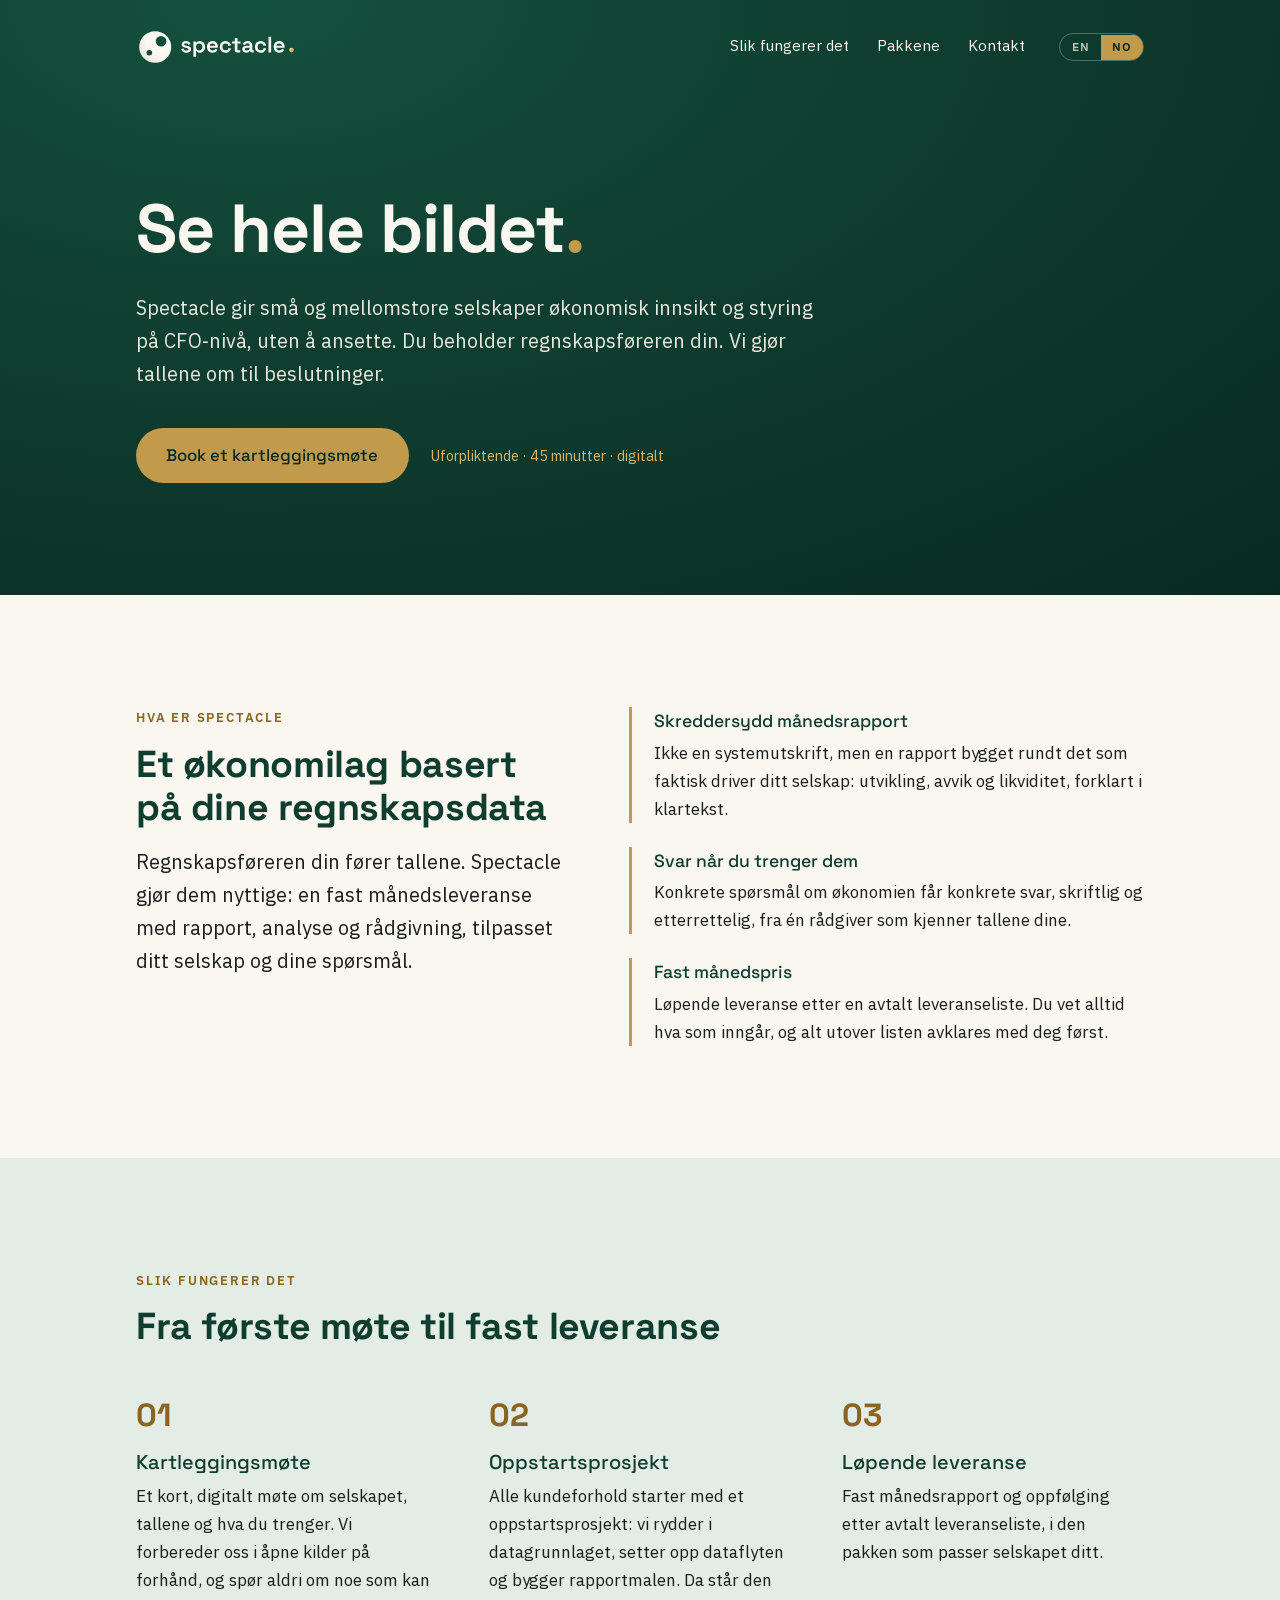
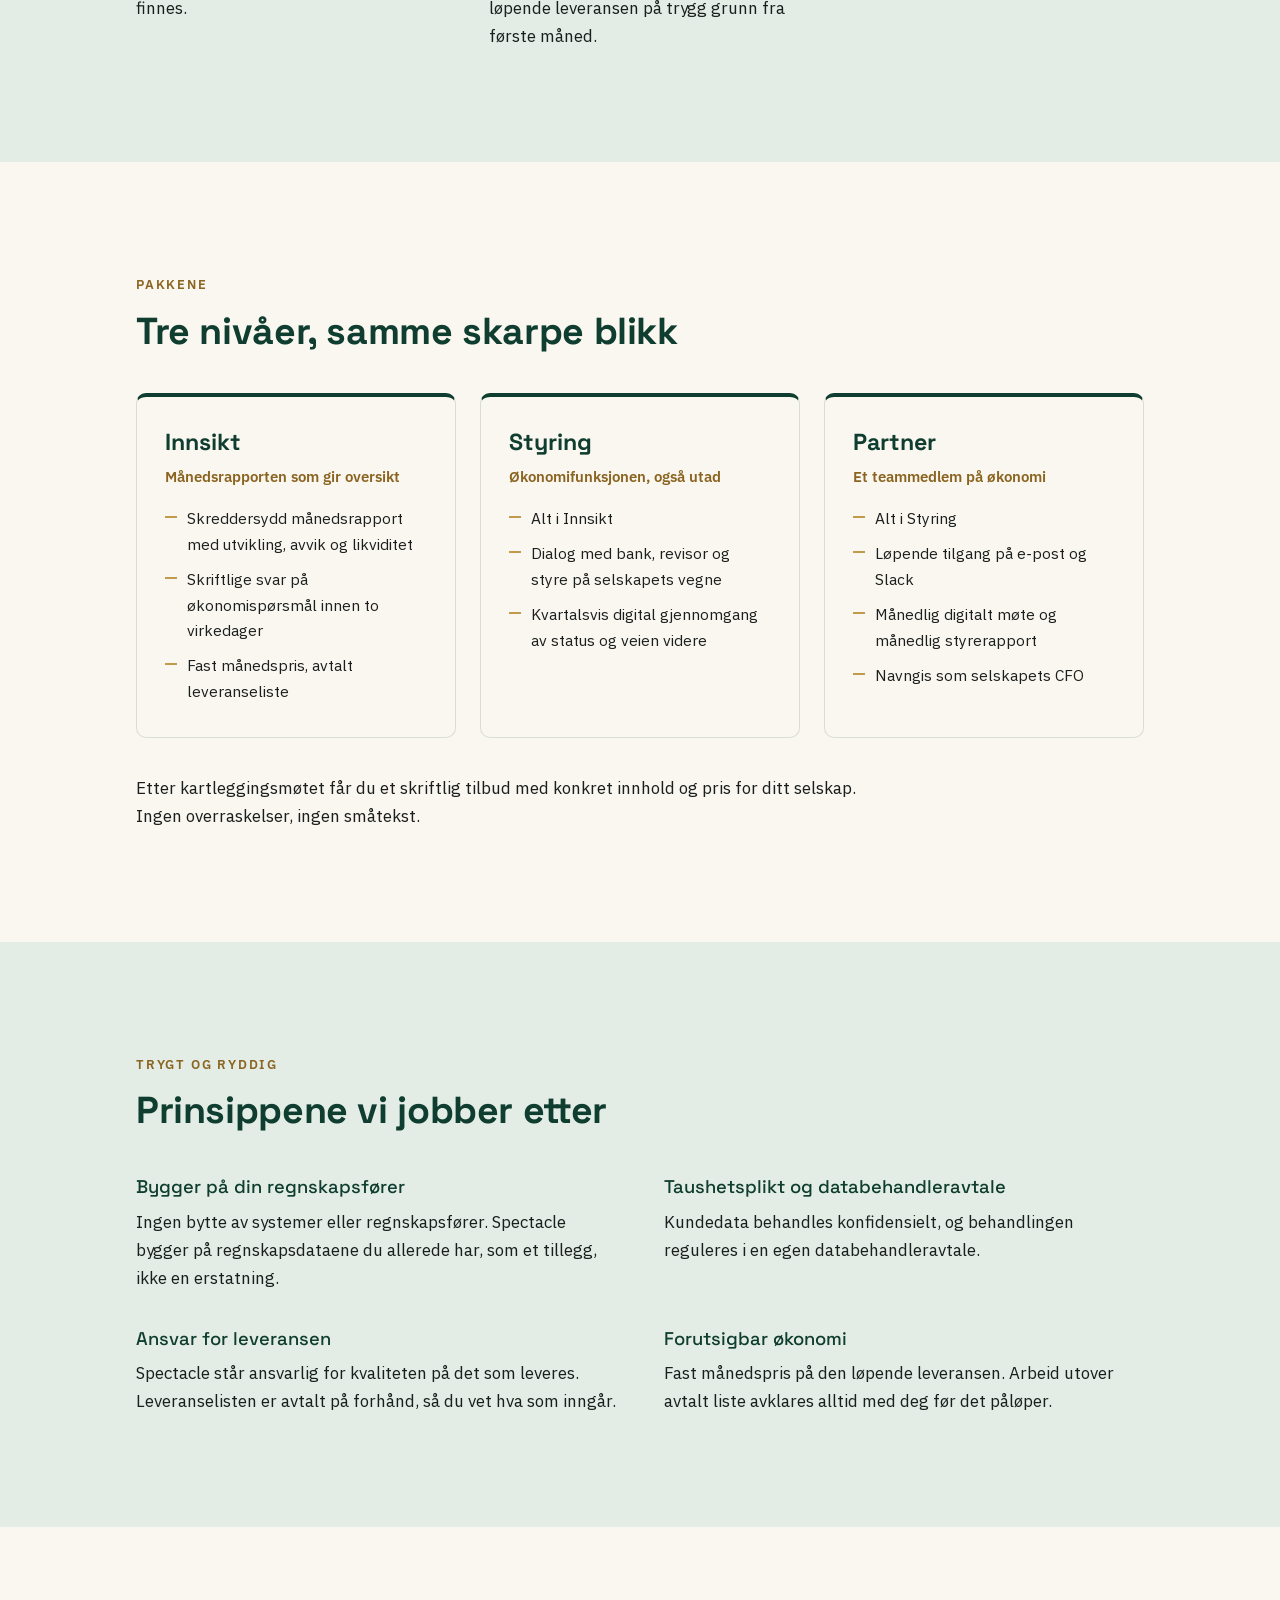
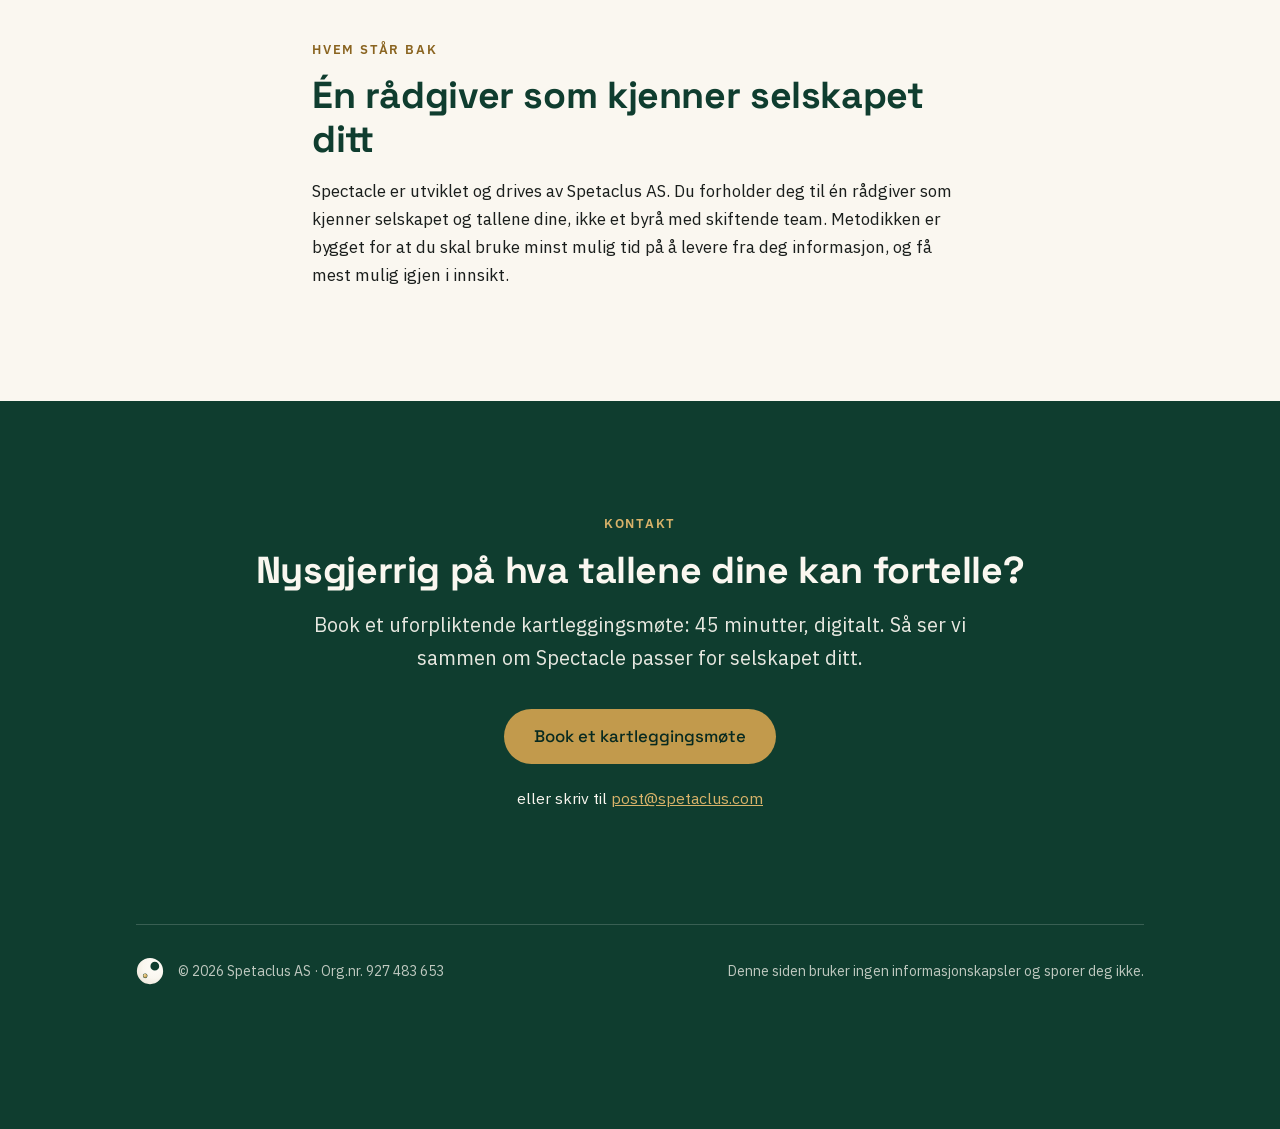
==== no/index.html @ ccc32c9f "Norsk versjon på /no/ med språkvelger (EN/NO) i menyen Co-Authored-By: Claude Fable 5 <noreply@anthr" ====
<!DOCTYPE html>
<html lang="no">
<head>
  <meta charset="utf-8">
  <meta name="viewport" content="width=device-width, initial-scale=1">
  <title>Spectacle: økonomisk innsikt og styring for små og mellomstore selskaper</title>
  <meta name="description" content="Spectacle er et CFO-lag basert på dataene fra din egen regnskapsfører: skreddersydd månedsrapport, styring og rådgivning til fast månedspris, uten å ansette.">
  <link rel="canonical" href="https://spectaclefinancial.com/no/">
  <link rel="alternate" hreflang="en" href="https://spectaclefinancial.com/">
  <link rel="alternate" hreflang="no" href="https://spectaclefinancial.com/no/">
  <link rel="alternate" hreflang="x-default" href="https://spectaclefinancial.com/">
  <link rel="icon" href="../assets/img/favicon.svg" type="image/svg+xml">
  <link rel="alternate icon" href="../assets/img/favicon-32.png" type="image/png">
  <link rel="stylesheet" href="../assets/css/style.css">
  <meta property="og:type" content="website">
  <meta property="og:site_name" content="Spectacle">
  <meta property="og:title" content="Spectacle: se hele bildet">
  <meta property="og:description" content="Økonomisk innsikt og styring på CFO-nivå for små og mellomstore selskaper, uten å ansette.">
  <meta property="og:url" content="https://spectaclefinancial.com/no/">
  <meta property="og:image" content="https://spectaclefinancial.com/assets/img/og-image-no.png">
  <meta property="og:locale" content="nb_NO">
</head>
<body>

<header class="hero">
  <div class="ramme">
    <div class="hero__topp">
      <a class="hero__logo" href="#" aria-label="Spectacle, til toppen">
        <img src="../assets/img/spectacle-logo-horisontal-hvit-glans.svg" alt="Spectacle" width="302" height="72">
      </a>
      <nav class="hero__nav" aria-label="Hovedmeny">
        <a href="#slik-fungerer-det">Slik fungerer det</a>
        <a href="#pakkene">Pakkene</a>
        <a href="#kontakt">Kontakt</a>
        <span class="sprak" role="group" aria-label="Språk">
          <a class="sprak__valg" href="/" hreflang="en" lang="en">EN</a>
          <span class="sprak__valg sprak__valg--aktiv" aria-current="true">NO</span>
        </span>
      </nav>
    </div>
    <div class="hero__innhold">
      <h1>Se hele bildet<span class="punktum">.</span></h1>
      <p class="ingress">Spectacle gir små og mellomstore selskaper økonomisk innsikt og styring på CFO&#8209;nivå, uten å ansette. Du beholder regnskapsføreren din. Vi gjør tallene om til beslutninger.</p>
      <div class="hero__cta">
        <a class="knapp knapp--messing js-booking" href="https://calendar.app.google/yTAJ3ZSgc3ZnCue6A">Book et kartleggingsmøte</a>
        <span class="hero__cta-note">Uforpliktende · 45 minutter · digitalt</span>
      </div>
    </div>
  </div>
</header>

<main>

  <section class="seksjon" id="hva-er-spectacle">
    <div class="ramme todelt">
      <div>
        <p class="merkelapp">Hva er Spectacle</p>
        <h2>Et økonomilag basert på dine regnskapsdata</h2>
        <p class="ingress">Regnskapsføreren din fører tallene. Spectacle gjør dem nyttige: en fast månedsleveranse med rapport, analyse og rådgivning, tilpasset ditt selskap og dine spørsmål.</p>
      </div>
      <ul class="verdier">
        <li>
          <strong>Skreddersydd månedsrapport</strong>
          Ikke en systemutskrift, men en rapport bygget rundt det som faktisk driver ditt selskap: utvikling, avvik og likviditet, forklart i klartekst.
        </li>
        <li>
          <strong>Svar når du trenger dem</strong>
          Konkrete spørsmål om økonomien får konkrete svar, skriftlig og etterrettelig, fra én rådgiver som kjenner tallene dine.
        </li>
        <li>
          <strong>Fast månedspris</strong>
          Løpende leveranse etter en avtalt leveranseliste. Du vet alltid hva som inngår, og alt utover listen avklares med deg først.
        </li>
      </ul>
    </div>
  </section>

  <section class="seksjon seksjon--tint" id="slik-fungerer-det">
    <div class="ramme">
      <p class="merkelapp">Slik fungerer det</p>
      <h2>Fra første møte til fast leveranse</h2>
      <ol class="steg">
        <li>
          <h3>Kartleggingsmøte</h3>
          <p>Et kort, digitalt møte om selskapet, tallene og hva du trenger. Vi forbereder oss i åpne kilder på forhånd, og spør aldri om noe som kan finnes.</p>
        </li>
        <li>
          <h3>Oppstartsprosjekt</h3>
          <p>Alle kundeforhold starter med et oppstartsprosjekt: vi rydder i datagrunnlaget, setter opp dataflyten og bygger rapportmalen. Da står den løpende leveransen på trygg grunn fra første måned.</p>
        </li>
        <li>
          <h3>Løpende leveranse</h3>
          <p>Fast månedsrapport og oppfølging etter avtalt leveranseliste, i den pakken som passer selskapet ditt.</p>
        </li>
      </ol>
    </div>
  </section>

  <section class="seksjon" id="pakkene">
    <div class="ramme">
      <p class="merkelapp">Pakkene</p>
      <h2>Tre nivåer, samme skarpe blikk</h2>
      <div class="pakker">
        <article class="pakke">
          <h3>Innsikt</h3>
          <p class="pakke__under">Månedsrapporten som gir oversikt</p>
          <ul>
            <li>Skreddersydd månedsrapport med utvikling, avvik og likviditet</li>
            <li>Skriftlige svar på økonomispørsmål innen to virkedager</li>
            <li>Fast månedspris, avtalt leveranseliste</li>
          </ul>
        </article>
        <article class="pakke">
          <h3>Styring</h3>
          <p class="pakke__under">Økonomifunksjonen, også utad</p>
          <ul>
            <li>Alt i Innsikt</li>
            <li>Dialog med bank, revisor og styre på selskapets vegne</li>
            <li>Kvartalsvis digital gjennomgang av status og veien videre</li>
          </ul>
        </article>
        <article class="pakke">
          <h3>Partner</h3>
          <p class="pakke__under">Et teammedlem på økonomi</p>
          <ul>
            <li>Alt i Styring</li>
            <li>Løpende tilgang på e&#8209;post og Slack</li>
            <li>Månedlig digitalt møte og månedlig styrerapport</li>
            <li>Navngis som selskapets CFO</li>
          </ul>
        </article>
      </div>
      <p class="pakker-note">Etter kartleggingsmøtet får du et skriftlig tilbud med konkret innhold og pris for ditt selskap. Ingen overraskelser, ingen småtekst.</p>
    </div>
  </section>

  <section class="seksjon seksjon--tint" id="trygghet">
    <div class="ramme">
      <p class="merkelapp">Trygt og ryddig</p>
      <h2>Prinsippene vi jobber etter</h2>
      <ul class="trygghet">
        <li>
          <strong>Bygger på din regnskapsfører</strong>
          Ingen bytte av systemer eller regnskapsfører. Spectacle bygger på regnskapsdataene du allerede har, som et tillegg, ikke en erstatning.
        </li>
        <li>
          <strong>Taushetsplikt og databehandleravtale</strong>
          Kundedata behandles konfidensielt, og behandlingen reguleres i en egen databehandleravtale.
        </li>
        <li>
          <strong>Ansvar for leveransen</strong>
          Spectacle står ansvarlig for kvaliteten på det som leveres. Leveranselisten er avtalt på forhånd, så du vet hva som inngår.
        </li>
        <li>
          <strong>Forutsigbar økonomi</strong>
          Fast månedspris på den løpende leveransen. Arbeid utover avtalt liste avklares alltid med deg før det påløper.
        </li>
      </ul>
    </div>
  </section>

  <section class="seksjon" id="om">
    <div class="ramme om">
      <p class="merkelapp">Hvem står bak</p>
      <h2>Én rådgiver som kjenner selskapet ditt</h2>
      <p>Spectacle er utviklet og drives av Spetaclus AS. Du forholder deg til én rådgiver som kjenner selskapet og tallene dine, ikke et byrå med skiftende team. Metodikken er bygget for at du skal bruke minst mulig tid på å levere fra deg informasjon, og få mest mulig igjen i innsikt.</p>
    </div>
  </section>

  <section class="seksjon seksjon--gronn" id="kontakt">
    <div class="ramme kontakt">
      <p class="merkelapp">Kontakt</p>
      <h2>Nysgjerrig på hva tallene dine kan fortelle?</h2>
      <p class="ingress">Book et uforpliktende kartleggingsmøte: 45 minutter, digitalt. Så ser vi sammen om Spectacle passer for selskapet ditt.</p>
      <a class="knapp knapp--messing js-booking" href="https://calendar.app.google/yTAJ3ZSgc3ZnCue6A">Book et kartleggingsmøte</a>
      <p class="kontakt__epost">eller skriv til <a href="mailto:post@spetaclus.com">post@spetaclus.com</a></p>
      <hr class="skillelinje">
      <div class="footer">
        <div class="footer__venstre">
          <img src="../assets/img/spectacle-symbol-hvit-glans.svg" alt="" width="64" height="64">
          <span>© 2026 Spetaclus AS · Org.nr. 927 483 653</span>
        </div>
        <span>Denne siden bruker ingen informasjonskapsler og sporer deg ikke.</span>
      </div>
    </div>
  </section>

</main>

<dialog class="booking" id="booking" aria-label="Book et kartleggingsmøte">
  <div class="booking__topp">
    <span class="booking__tittel">Kartleggingsmøte</span>
    <button class="booking__lukk" type="button" aria-label="Lukk">Lukk&nbsp;&#215;</button>
  </div>
  <iframe class="booking__ramme" title="Velg tidspunkt for kartleggingsmøte"
          data-src="https://calendar.google.com/calendar/appointments/schedules/AcZssZ07MlCbYEmoDXhc_yZ2hiog7-GWwIh1PmszBz8kUQd8yqzmXDx-yQZG3WpSed9W1UuxO8Xet0OY?gv=true"
          loading="lazy"></iframe>
</dialog>

<script>
  (function () {
    var dialog = document.getElementById('booking');
    if (!dialog || !dialog.showModal) return;
    var ramme = dialog.querySelector('.booking__ramme');
    document.querySelectorAll('.js-booking').forEach(function (lenke) {
      lenke.addEventListener('click', function (e) {
        e.preventDefault();
        if (!ramme.src) ramme.src = ramme.dataset.src;
        dialog.showModal();
      });
    });
    dialog.querySelector('.booking__lukk').addEventListener('click', function () {
      dialog.close();
    });
    dialog.addEventListener('click', function (e) {
      if (e.target === dialog) dialog.close();
    });
  })();
</script>

</body>
</html>
---- assets/css/style.css ----
/* Spectacle — spetaclus.com/spectacle
   Farger og typografi: SPECTACLE/Profil/farger.md + Profilmanual.md */

/* ---------- Fonter (selvhostet, OFL) ---------- */
@font-face {
  font-family: "Space Grotesk";
  src: url("../fonts/SpaceGrotesk-400.woff2") format("woff2");
  font-weight: 400;
  font-display: swap;
}
@font-face {
  font-family: "Space Grotesk";
  src: url("../fonts/SpaceGrotesk-500.woff2") format("woff2");
  font-weight: 500;
  font-display: swap;
}
@font-face {
  font-family: "Space Grotesk";
  src: url("../fonts/SpaceGrotesk-700.woff2") format("woff2");
  font-weight: 700;
  font-display: swap;
}
@font-face {
  font-family: "IBM Plex Sans";
  src: url("../fonts/IBMPlexSans-400.woff2") format("woff2");
  font-weight: 400;
  font-display: swap;
}
@font-face {
  font-family: "IBM Plex Sans";
  src: url("../fonts/IBMPlexSans-600.woff2") format("woff2");
  font-weight: 600;
  font-display: swap;
}

/* ---------- Variabler ---------- */
:root {
  --gronn: #0F3D2F;
  --gronn-mork: #082A20;
  --gronn-lys: #2E6B52;
  --tint: #E3EDE6;
  --papir: #FAF7F0;
  --blekk: #1A1E1C;
  --messing: #C29A4C;
  --messing-lys: #D9B36A;
  --messing-mork: #8A6420;

  --font-tittel: "Space Grotesk", "Avenir Next", sans-serif;
  --font-tekst: "IBM Plex Sans", "Helvetica Neue", sans-serif;

  --bredde: 68rem;
  --luft: clamp(4rem, 9vw, 7rem);
}

/* ---------- Grunnlag ---------- */
*,
*::before,
*::after {
  box-sizing: border-box;
  margin: 0;
  padding: 0;
}

html {
  scroll-behavior: smooth;
}
@media (prefers-reduced-motion: reduce) {
  html {
    scroll-behavior: auto;
  }
}

body {
  font-family: var(--font-tekst);
  font-size: 1.0625rem;
  line-height: 1.65;
  color: var(--blekk);
  background: var(--papir);
  -webkit-font-smoothing: antialiased;
}

img,
svg {
  max-width: 100%;
  height: auto;
  display: block;
}

a {
  color: var(--gronn);
}

.ramme {
  max-width: var(--bredde);
  margin-inline: auto;
  padding-inline: clamp(1.25rem, 4vw, 2.5rem);
}

/* ---------- Typografi ---------- */
h1,
h2,
h3 {
  font-family: var(--font-tittel);
  line-height: 1.15;
  color: var(--gronn);
}

h1 {
  font-weight: 700;
  font-size: clamp(2.5rem, 6.5vw, 4.25rem);
  letter-spacing: -0.015em;
  color: var(--papir);
}

h2 {
  font-weight: 700;
  font-size: clamp(1.7rem, 3.4vw, 2.35rem);
  letter-spacing: -0.01em;
  margin-bottom: 1rem;
}

h3 {
  font-weight: 500;
  font-size: 1.25rem;
  margin-bottom: 0.5rem;
}

.merkelapp {
  font-family: var(--font-tekst);
  font-weight: 600;
  font-size: 0.8rem;
  letter-spacing: 0.14em;
  text-transform: uppercase;
  color: var(--messing-mork);
  margin-bottom: 0.9rem;
}

.ingress {
  font-size: clamp(1.1rem, 1.9vw, 1.25rem);
  max-width: 46rem;
}

.punktum {
  color: var(--messing);
}

/* ---------- Knapper ---------- */
.knapp {
  display: inline-block;
  font-family: var(--font-tittel);
  font-weight: 500;
  font-size: 1.05rem;
  text-decoration: none;
  padding: 0.85rem 1.9rem;
  border-radius: 999px;
  transition: background-color 0.15s ease, color 0.15s ease;
}

.knapp--messing {
  background: var(--messing);
  color: var(--gronn-mork);
}
.knapp--messing:hover {
  background: var(--messing-lys);
}

.knapp--gronn {
  background: var(--gronn);
  color: var(--papir);
}
.knapp--gronn:hover {
  background: var(--gronn-lys);
}

/* ---------- Hero ---------- */
.hero {
  background: radial-gradient(120% 140% at 20% 0%, #14503e 0%, var(--gronn) 45%, var(--gronn-mork) 100%);
  color: var(--papir);
  padding-bottom: var(--luft);
}

.hero__topp {
  display: flex;
  align-items: center;
  justify-content: space-between;
  gap: 2rem;
  padding-block: 1.75rem;
}

.hero__logo img {
  height: 2.4rem;
  width: auto;
}

.hero__nav {
  display: flex;
  gap: 1.75rem;
}

.hero__nav a {
  color: var(--papir);
  text-decoration: none;
  font-size: 0.95rem;
  border-bottom: 1px solid transparent;
  padding-bottom: 2px;
}
.hero__nav a:hover {
  border-bottom-color: var(--messing-lys);
}

.hero__innhold {
  padding-top: clamp(3rem, 8vw, 6rem);
  max-width: 44rem;
}

.hero__innhold .ingress {
  color: var(--papir);
  opacity: 0.92;
  margin-top: 1.4rem;
}

.hero__cta {
  margin-top: 2.4rem;
  display: flex;
  align-items: center;
  gap: 1.4rem;
  flex-wrap: wrap;
}

.hero__cta-note {
  font-size: 0.9rem;
  color: var(--messing-lys);
}

/* ---------- Seksjoner ---------- */
.seksjon {
  padding-block: var(--luft);
}

.seksjon--tint {
  background: var(--tint);
}

.seksjon--gronn {
  background: var(--gronn);
  color: var(--papir);
}
.seksjon--gronn h2 {
  color: var(--papir);
}
.seksjon--gronn .merkelapp {
  color: var(--messing-lys);
}

.todelt {
  display: grid;
  gap: clamp(2rem, 5vw, 4.5rem);
  align-items: start;
}
@media (min-width: 52rem) {
  .todelt {
    grid-template-columns: minmax(0, 5fr) minmax(0, 6fr);
  }
}

/* ---------- Verdipunkter ---------- */
.verdier {
  list-style: none;
  display: grid;
  gap: 1.5rem;
}

.verdier li {
  padding-left: 1.4rem;
  border-left: 3px solid var(--messing);
}

.verdier strong {
  display: block;
  font-family: var(--font-tittel);
  font-weight: 500;
  font-size: 1.1rem;
  color: var(--gronn);
  margin-bottom: 0.15rem;
}

/* ---------- Slik fungerer det ---------- */
.steg {
  list-style: none;
  counter-reset: steg;
  display: grid;
  gap: 2rem;
  margin-top: 2.5rem;
}
@media (min-width: 52rem) {
  .steg {
    grid-template-columns: repeat(3, 1fr);
    gap: clamp(2rem, 4vw, 3.5rem);
  }
}

.steg li {
  counter-increment: steg;
}

.steg li::before {
  content: "0" counter(steg);
  display: block;
  font-family: var(--font-tittel);
  font-weight: 700;
  font-size: 2rem;
  color: var(--messing-mork);
  margin-bottom: 0.6rem;
}

/* ---------- Pakker ---------- */
.pakker {
  display: grid;
  gap: 1.5rem;
  margin-top: 2.5rem;
}
@media (min-width: 52rem) {
  .pakker {
    grid-template-columns: repeat(3, 1fr);
  }
}

.pakke {
  background: var(--papir);
  border: 1px solid #d8ddd6;
  border-top: 4px solid var(--gronn);
  border-radius: 10px;
  padding: 2rem 1.75rem;
  display: flex;
  flex-direction: column;
}

.pakke h3 {
  font-weight: 700;
  font-size: 1.45rem;
}

.pakke__under {
  font-weight: 600;
  font-size: 0.95rem;
  color: var(--messing-mork);
  margin-bottom: 1.1rem;
}

.pakke ul {
  list-style: none;
  display: grid;
  gap: 0.6rem;
  font-size: 0.97rem;
}

.pakke li {
  padding-left: 1.4rem;
  position: relative;
}
.pakke li::before {
  content: "";
  position: absolute;
  left: 0;
  top: 0.62em;
  width: 0.75rem;
  height: 2px;
  background: var(--messing);
}

.pakker-note {
  margin-top: 2.25rem;
  max-width: 46rem;
}

/* ---------- Trygghet ---------- */
.trygghet {
  list-style: none;
  display: grid;
  gap: 2rem 3rem;
  margin-top: 2.5rem;
}
@media (min-width: 52rem) {
  .trygghet {
    grid-template-columns: repeat(2, 1fr);
  }
}

.trygghet strong {
  display: block;
  font-family: var(--font-tittel);
  font-weight: 500;
  font-size: 1.15rem;
  color: var(--gronn);
  margin-bottom: 0.3rem;
}

/* ---------- Om ---------- */
.om {
  max-width: 46rem;
}
.om p + p {
  margin-top: 1rem;
}

/* ---------- Kontakt + footer ---------- */
.kontakt {
  text-align: center;
}

.kontakt .ingress {
  margin-inline: auto;
  opacity: 0.92;
}

.kontakt .knapp {
  margin-top: 2.2rem;
}

.kontakt__epost {
  margin-top: 1.4rem;
  font-size: 0.98rem;
}
.kontakt__epost a {
  color: var(--messing-lys);
}

.skillelinje {
  border: 0;
  border-top: 1px solid rgba(250, 247, 240, 0.18);
  margin-block: var(--luft) 0;
}

.footer {
  display: flex;
  align-items: center;
  justify-content: space-between;
  gap: 1.5rem;
  flex-wrap: wrap;
  padding-block: 2rem;
  font-size: 0.88rem;
  color: rgba(250, 247, 240, 0.75);
}

.footer__venstre {
  display: flex;
  align-items: center;
  gap: 0.9rem;
}

.footer__venstre img {
  height: 1.75rem;
  width: auto;
}

/* ---------- Språkvelger ---------- */
.sprak {
  display: inline-flex;
  align-items: center;
  border: 1px solid rgba(250, 247, 240, 0.28);
  border-radius: 999px;
  overflow: hidden;
  margin-left: 0.4rem;
}

.hero__nav .sprak__valg {
  font-family: var(--font-tekst);
  font-size: 0.75rem;
  font-weight: 600;
  letter-spacing: 0.08em;
  line-height: 1;
  padding: 0.4rem 0.7rem;
  color: rgba(250, 247, 240, 0.72);
  text-decoration: none;
  border-bottom: 0;
  transition: background-color 0.15s ease, color 0.15s ease;
}

.hero__nav a.sprak__valg:hover {
  color: var(--papir);
  background: rgba(250, 247, 240, 0.12);
  border-bottom: 0;
}

.hero__nav .sprak__valg--aktiv {
  background: var(--messing);
  color: var(--gronn-mork);
}

/* ---------- Booking-modal ---------- */
.booking {
  border: 0;
  border-radius: 14px;
  margin: auto;
  padding: 0;
  width: min(94vw, 52rem);
  background: var(--papir);
  box-shadow: 0 24px 80px rgba(8, 42, 32, 0.45);
}

.booking::backdrop {
  background: rgba(8, 42, 32, 0.72);
  backdrop-filter: blur(3px);
}

.booking__topp {
  display: flex;
  align-items: center;
  justify-content: space-between;
  gap: 1rem;
  padding: 0.9rem 1.25rem;
  background: var(--gronn);
}

.booking__tittel {
  font-family: var(--font-tittel);
  font-weight: 500;
  font-size: 1.05rem;
  color: var(--papir);
}

.booking__lukk {
  font-family: var(--font-tekst);
  font-size: 0.9rem;
  color: var(--papir);
  background: none;
  border: 1px solid rgba(250, 247, 240, 0.4);
  border-radius: 999px;
  padding: 0.35rem 0.9rem;
  cursor: pointer;
  transition: border-color 0.15s ease, color 0.15s ease;
}
.booking__lukk:hover {
  border-color: var(--messing-lys);
  color: var(--messing-lys);
}

.booking__ramme {
  display: block;
  width: 100%;
  height: min(72vh, 46rem);
  border: 0;
  background: #fff;
}

@media (max-width: 40rem) {
  .booking {
    width: 100vw;
    max-width: 100vw;
    height: 100dvh;
    max-height: 100dvh;
    margin: 0;
    border-radius: 0;
  }
  .booking__ramme {
    height: calc(100dvh - 3.4rem);
  }
}

/* ---------- Mobil ---------- */
@media (max-width: 40rem) {
  /* Seksjonslenkene skjules, men språkvelgeren skal alltid være tilgjengelig */
  .hero__nav > a {
    display: none;
  }
  .sprak {
    margin-left: 0;
  }
}
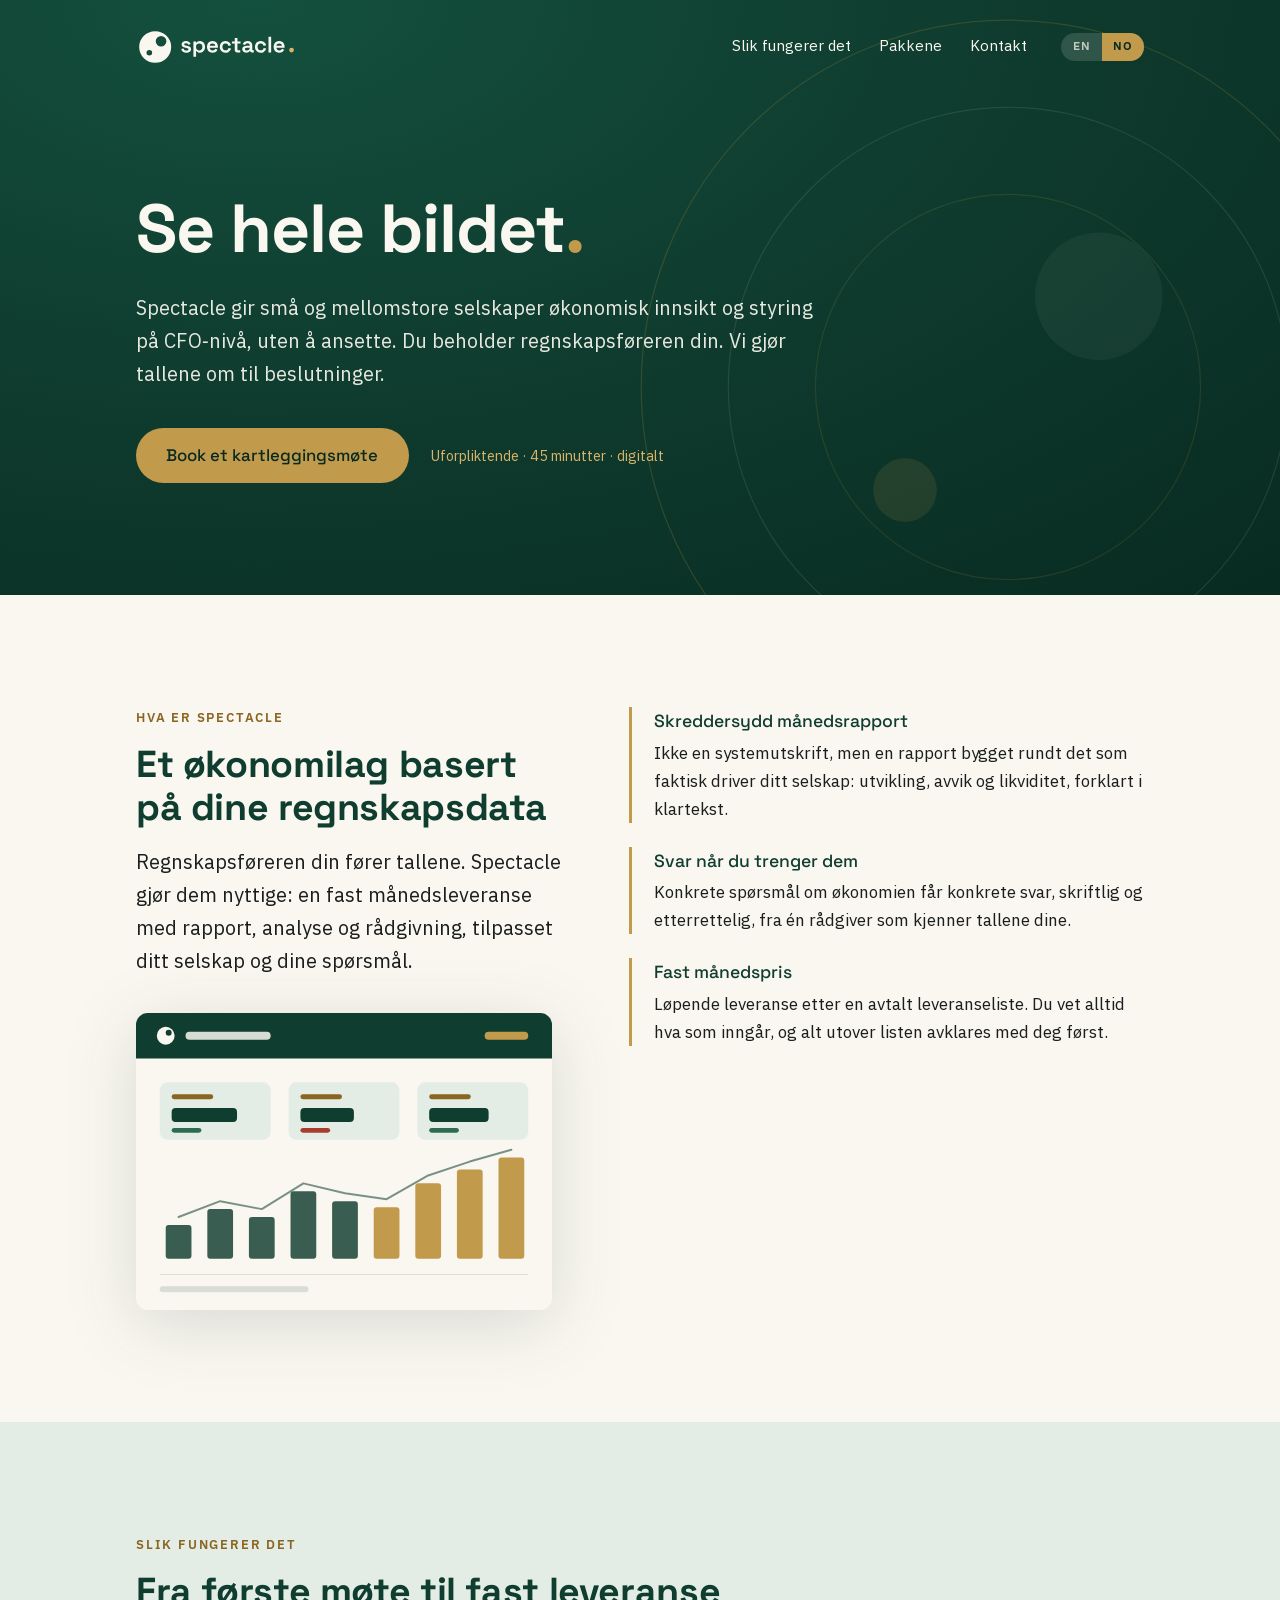
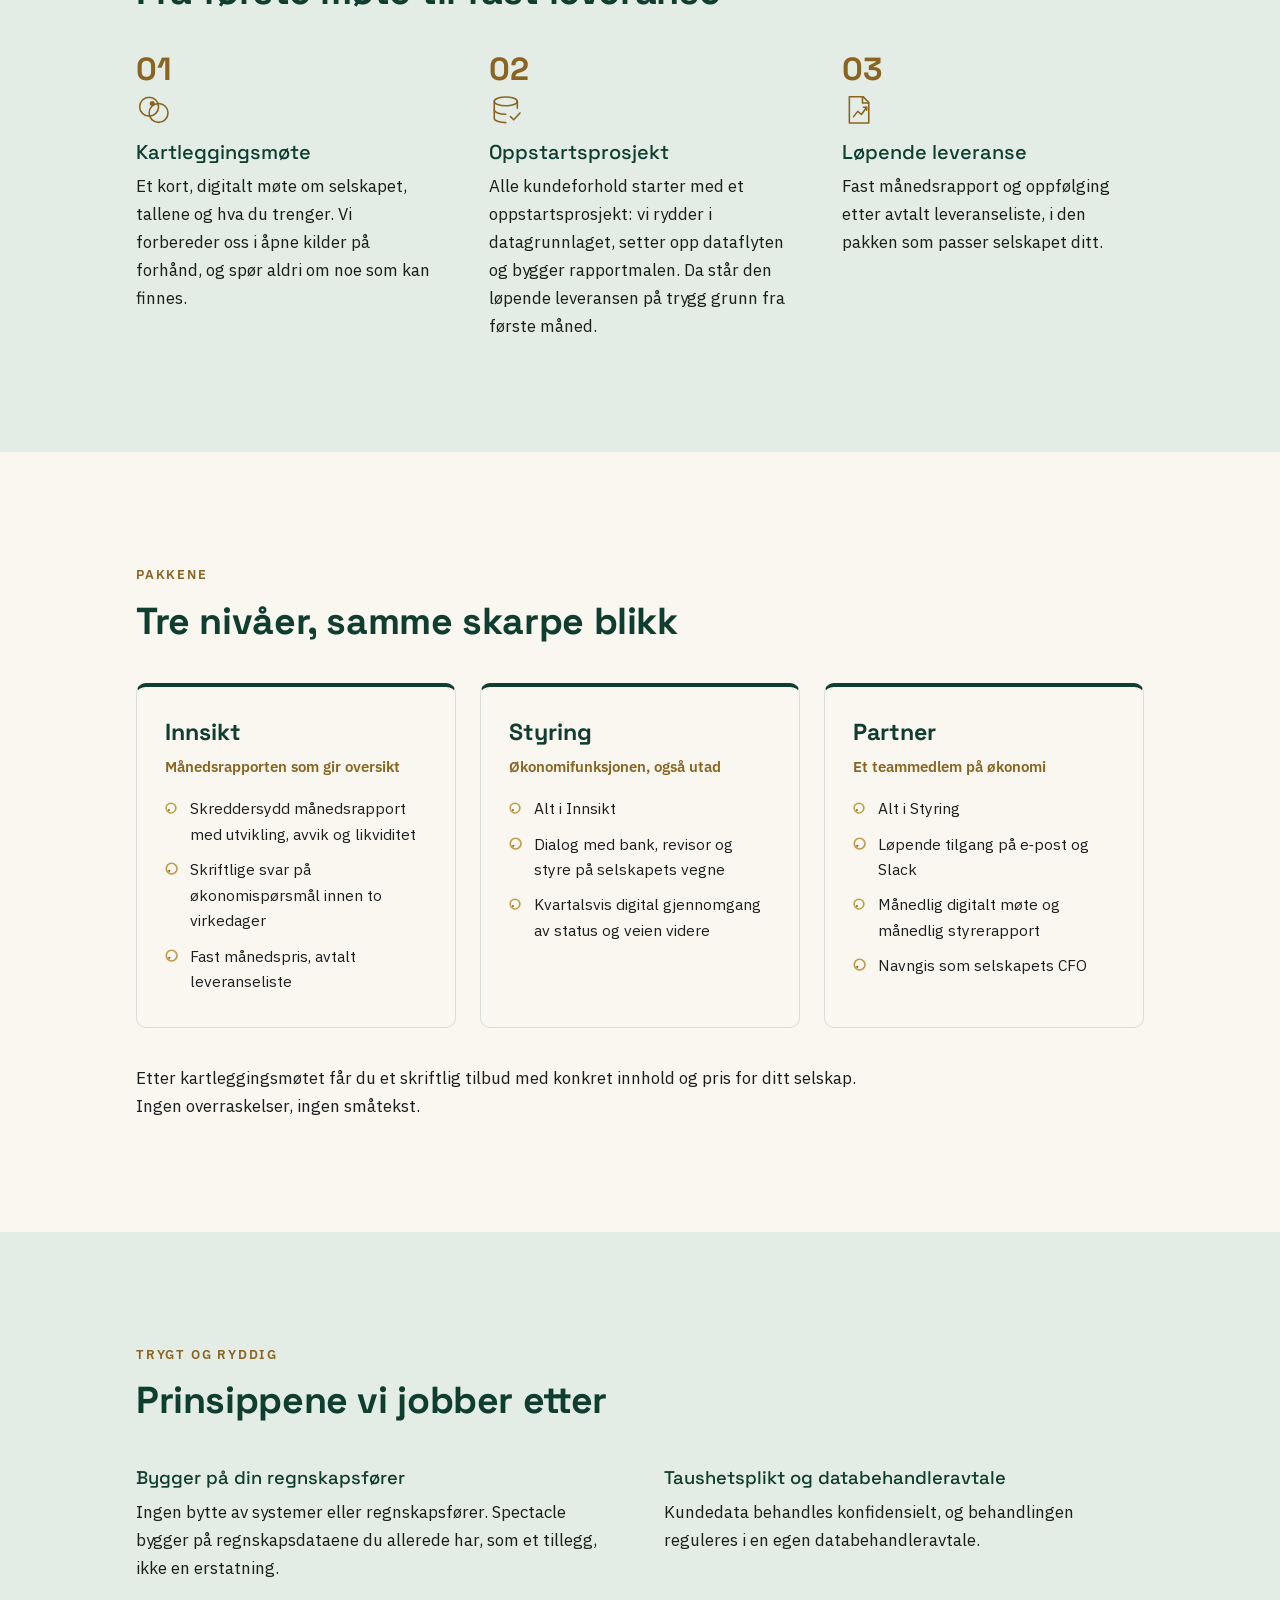
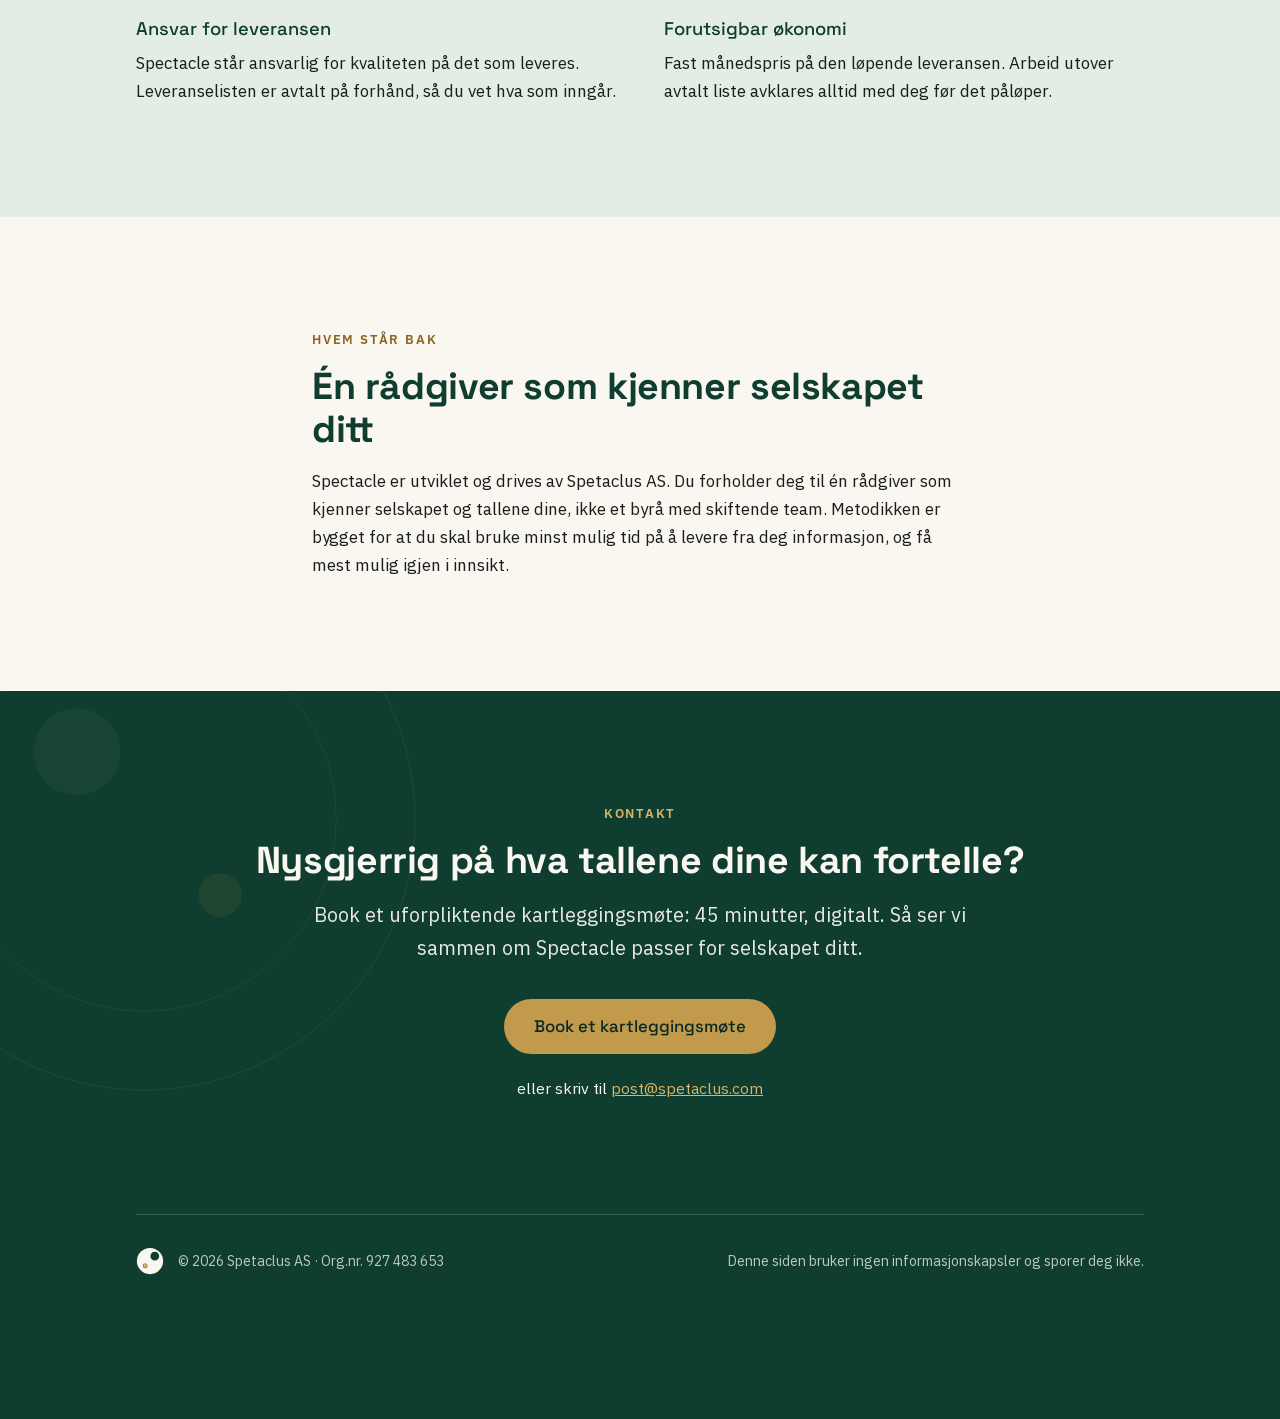
==== commit 83aad618: "Design: flat logo (profilmanualens 48px-regel), linse-motiv, stegikoner, rapportgrafikk og mini-lins" ====
--- a/no/index.html
+++ b/no/index.html
@@ -23,10 +23,17 @@
 <body>
 
 <header class="hero">
+  <svg class="linsemotiv linsemotiv--hero" viewBox="0 0 600 600" fill="none" aria-hidden="true">
+    <circle cx="300" cy="300" r="299" stroke="rgba(194,154,76,0.22)"/>
+    <circle cx="300" cy="300" r="228" stroke="rgba(250,247,240,0.10)"/>
+    <circle cx="300" cy="300" r="157" stroke="rgba(194,154,76,0.16)"/>
+    <circle cx="374" cy="226" r="52" fill="rgba(250,247,240,0.05)"/>
+    <circle cx="216" cy="384" r="26" fill="rgba(194,154,76,0.14)"/>
+  </svg>
   <div class="ramme">
     <div class="hero__topp">
       <a class="hero__logo" href="#" aria-label="Spectacle, til toppen">
-        <img src="../assets/img/spectacle-logo-horisontal-hvit-glans.svg" alt="Spectacle" width="302" height="72">
+        <img src="../assets/img/spectacle-logo-horisontal-hvit.svg" alt="Spectacle" width="302" height="72">
       </a>
       <nav class="hero__nav" aria-label="Hovedmeny">
         <a href="#slik-fungerer-det">Slik fungerer det</a>
@@ -57,6 +64,49 @@
         <p class="merkelapp">Hva er Spectacle</p>
         <h2>Et økonomilag basert på dine regnskapsdata</h2>
         <p class="ingress">Regnskapsføreren din fører tallene. Spectacle gjør dem nyttige: en fast månedsleveranse med rapport, analyse og rådgivning, tilpasset ditt selskap og dine spørsmål.</p>
+        <svg class="rapport" viewBox="0 0 420 300" role="img" aria-label="Illustrasjon av en månedsrapport fra Spectacle">
+          <rect x="0" y="0" width="420" height="300" rx="12" fill="#FAF7F0"/>
+          <path d="M0 12A12 12 0 0 1 12 0h396a12 12 0 0 1 12 12v34H0z" fill="#0F3D2F"/>
+          <circle cx="30" cy="23" r="9" fill="#FAF7F0"/>
+          <circle cx="33" cy="20" r="3" fill="#0F3D2F"/>
+          <rect x="50" y="19" width="86" height="8" rx="4" fill="rgba(250,247,240,0.85)"/>
+          <rect x="352" y="19" width="44" height="8" rx="4" fill="#C29A4C"/>
+          <g fill="#E3EDE6">
+            <rect x="24" y="70" width="112" height="58" rx="8"/>
+            <rect x="154" y="70" width="112" height="58" rx="8"/>
+            <rect x="284" y="70" width="112" height="58" rx="8"/>
+          </g>
+          <g fill="#8A6420">
+            <rect x="36" y="82" width="42" height="5" rx="2.5"/>
+            <rect x="166" y="82" width="42" height="5" rx="2.5"/>
+            <rect x="296" y="82" width="42" height="5" rx="2.5"/>
+          </g>
+          <g fill="#0F3D2F">
+            <rect x="36" y="96" width="66" height="14" rx="4"/>
+            <rect x="166" y="96" width="54" height="14" rx="4"/>
+            <rect x="296" y="96" width="60" height="14" rx="4"/>
+          </g>
+          <rect x="36" y="116" width="30" height="5" rx="2.5" fill="#2E6B52"/>
+          <rect x="166" y="116" width="30" height="5" rx="2.5" fill="#A63D2F"/>
+          <rect x="296" y="116" width="30" height="5" rx="2.5" fill="#2E6B52"/>
+          <g fill="#0F3D2F" opacity="0.82">
+            <rect x="30" y="214" width="26" height="34" rx="3"/>
+            <rect x="72" y="198" width="26" height="50" rx="3"/>
+            <rect x="114" y="206" width="26" height="42" rx="3"/>
+            <rect x="156" y="180" width="26" height="68" rx="3"/>
+            <rect x="198" y="190" width="26" height="58" rx="3"/>
+          </g>
+          <g fill="#C29A4C">
+            <rect x="240" y="196" width="26" height="52" rx="3"/>
+            <rect x="282" y="172" width="26" height="76" rx="3"/>
+            <rect x="324" y="158" width="26" height="90" rx="3"/>
+            <rect x="366" y="146" width="26" height="102" rx="3"/>
+          </g>
+          <path d="M43 206 L85 190 L127 198 L169 172 L211 182 L253 188 L295 164 L337 150 L379 138"
+                fill="none" stroke="#0F3D2F" stroke-width="2" stroke-linecap="round" stroke-linejoin="round" opacity="0.55"/>
+          <line x1="24" y1="264" x2="396" y2="264" stroke="#D8DDD6" stroke-width="1"/>
+          <rect x="24" y="276" width="150" height="6" rx="3" fill="#D8DDD6"/>
+        </svg>
       </div>
       <ul class="verdier">
         <li>
@@ -81,14 +131,32 @@
       <h2>Fra første møte til fast leveranse</h2>
       <ol class="steg">
         <li>
+          <svg class="steg__ikon" viewBox="0 0 32 32" fill="none" stroke="currentColor" stroke-width="1.5" stroke-linecap="round" stroke-linejoin="round" aria-hidden="true">
+            <circle cx="12.5" cy="13" r="9"/>
+            <circle cx="21.5" cy="19" r="9"/>
+            <circle cx="15.5" cy="10" r="2.4" fill="currentColor" stroke="none"/>
+          </svg>
           <h3>Kartleggingsmøte</h3>
           <p>Et kort, digitalt møte om selskapet, tallene og hva du trenger. Vi forbereder oss i åpne kilder på forhånd, og spør aldri om noe som kan finnes.</p>
         </li>
         <li>
+          <svg class="steg__ikon" viewBox="0 0 32 32" fill="none" stroke="currentColor" stroke-width="1.5" stroke-linecap="round" stroke-linejoin="round" aria-hidden="true">
+            <ellipse cx="16" cy="8" rx="11" ry="4.2"/>
+            <path d="M5 8v8c0 2.3 4.9 4.2 11 4.2"/>
+            <path d="M27 8v6.5"/>
+            <path d="M5 16v8c0 2.3 4.9 4.2 11 4.2"/>
+            <path d="M20.5 22.5l3 3 6-6.5"/>
+          </svg>
           <h3>Oppstartsprosjekt</h3>
           <p>Alle kundeforhold starter med et oppstartsprosjekt: vi rydder i datagrunnlaget, setter opp dataflyten og bygger rapportmalen. Da står den løpende leveransen på trygg grunn fra første måned.</p>
         </li>
         <li>
+          <svg class="steg__ikon" viewBox="0 0 32 32" fill="none" stroke="currentColor" stroke-width="1.5" stroke-linecap="round" stroke-linejoin="round" aria-hidden="true">
+            <path d="M7 3.5h13l5.5 5.5v19.5H7z"/>
+            <path d="M19.5 3.5V9.5H25.5"/>
+            <path d="M11 22.5l4-5 3.5 3 5-7"/>
+            <path d="M20.5 13.5h3v3"/>
+          </svg>
           <h3>Løpende leveranse</h3>
           <p>Fast månedsrapport og oppfølging etter avtalt leveranseliste, i den pakken som passer selskapet ditt.</p>
         </li>
@@ -168,6 +236,12 @@
   </section>
 
   <section class="seksjon seksjon--gronn" id="kontakt">
+    <svg class="linsemotiv linsemotiv--kontakt" viewBox="0 0 600 600" fill="none" aria-hidden="true">
+      <circle cx="300" cy="300" r="299" stroke="rgba(194,154,76,0.20)"/>
+      <circle cx="300" cy="300" r="212" stroke="rgba(250,247,240,0.09)"/>
+      <circle cx="226" cy="226" r="48" fill="rgba(250,247,240,0.05)"/>
+      <circle cx="384" cy="384" r="24" fill="rgba(194,154,76,0.13)"/>
+    </svg>
     <div class="ramme kontakt">
       <p class="merkelapp">Kontakt</p>
       <h2>Nysgjerrig på hva tallene dine kan fortelle?</h2>
@@ -177,7 +251,7 @@
       <hr class="skillelinje">
       <div class="footer">
         <div class="footer__venstre">
-          <img src="../assets/img/spectacle-symbol-hvit-glans.svg" alt="" width="64" height="64">
+          <img src="../assets/img/spectacle-symbol-hvit.svg" alt="" width="64" height="64">
           <span>© 2026 Spetaclus AS · Org.nr. 927 483 653</span>
         </div>
         <span>Denne siden bruker ingen informasjonskapsler og sporer deg ikke.</span>
--- a/assets/css/style.css
+++ b/assets/css/style.css
@@ -172,11 +172,51 @@
   background: var(--gronn-lys);
 }
 
+/* ---------- Linse-motiv (dekor) ---------- */
+.linsemotiv {
+  position: absolute;
+  pointer-events: none;
+  z-index: 0;
+}
+
+.linsemotiv--hero {
+  right: -6rem;
+  bottom: -10rem;
+  width: min(46rem, 62vw);
+  opacity: 0.9;
+}
+
+.linsemotiv--kontakt {
+  left: -8rem;
+  top: -9rem;
+  width: min(34rem, 55vw);
+  opacity: 0.75;
+}
+
+@media (max-width: 52rem) {
+  .linsemotiv--hero {
+    right: -12rem;
+    bottom: -14rem;
+    width: 34rem;
+    opacity: 0.6;
+  }
+  .linsemotiv--kontakt {
+    display: none;
+  }
+}
+
 /* ---------- Hero ---------- */
 .hero {
+  position: relative;
+  overflow: hidden;
   background: radial-gradient(120% 140% at 20% 0%, #14503e 0%, var(--gronn) 45%, var(--gronn-mork) 100%);
   color: var(--papir);
   padding-bottom: var(--luft);
+}
+
+.hero > .ramme {
+  position: relative;
+  z-index: 1;
 }
 
 .hero__topp {
@@ -242,8 +282,14 @@
 }
 
 .seksjon--gronn {
+  position: relative;
+  overflow: hidden;
   background: var(--gronn);
   color: var(--papir);
+}
+.seksjon--gronn > .ramme {
+  position: relative;
+  z-index: 1;
 }
 .seksjon--gronn h2 {
   color: var(--papir);
@@ -260,6 +306,23 @@
 @media (min-width: 52rem) {
   .todelt {
     grid-template-columns: minmax(0, 5fr) minmax(0, 6fr);
+  }
+}
+
+/* ---------- Rapportgrafikk ---------- */
+.rapport {
+  display: block;
+  width: 100%;
+  max-width: 26rem;
+  height: auto;
+  margin-top: 2.25rem;
+  filter: drop-shadow(0 14px 34px rgba(8, 42, 32, 0.14));
+}
+
+@media (max-width: 52rem) {
+  .rapport {
+    max-width: 22rem;
+    margin-inline: auto;
   }
 }
 
@@ -310,7 +373,16 @@
   font-weight: 700;
   font-size: 2rem;
   color: var(--messing-mork);
-  margin-bottom: 0.6rem;
+  line-height: 1;
+  margin-bottom: 0.5rem;
+}
+
+.steg__ikon {
+  display: block;
+  width: 2.1rem;
+  height: 2.1rem;
+  margin-bottom: 0.9rem;
+  color: var(--messing-mork);
 }
 
 /* ---------- Pakker ---------- */
@@ -355,17 +427,20 @@
 }
 
 .pakke li {
-  padding-left: 1.4rem;
+  padding-left: 1.55rem;
   position: relative;
 }
+/* Mini-linse: logoens mekanikk i miniatyr (ring med utstanset punktum-sokkel) */
 .pakke li::before {
   content: "";
   position: absolute;
   left: 0;
-  top: 0.62em;
-  width: 0.75rem;
-  height: 2px;
-  background: var(--messing);
+  top: 0.34em;
+  width: 0.8rem;
+  height: 0.8rem;
+  background-image: url("data:image/svg+xml,%3Csvg xmlns='http://www.w3.org/2000/svg' viewBox='0 0 64 64'%3E%3Cpath d='M 2 32 a 30 30 0 1 0 60 0 a 30 30 0 1 0 -60 0 Z M 10 32 a 22 22 0 1 0 44 0 a 22 22 0 1 0 -44 0 Z M 15.7 43 a 5.3 5.3 0 1 0 10.6 0 a 5.3 5.3 0 1 0 -10.6 0 Z' fill='%23C29A4C' fill-rule='evenodd'/%3E%3Ccircle cx='21' cy='43' r='4.5' fill='%238A6420'/%3E%3C/svg%3E");
+  background-repeat: no-repeat;
+  background-size: contain;
 }
 
 .pakker-note {
@@ -456,8 +531,8 @@
 /* ---------- Språkvelger ---------- */
 .sprak {
   display: inline-flex;
-  align-items: center;
-  border: 1px solid rgba(250, 247, 240, 0.28);
+  align-items: stretch;
+  background: rgba(250, 247, 240, 0.14);
   border-radius: 999px;
   overflow: hidden;
   margin-left: 0.4rem;
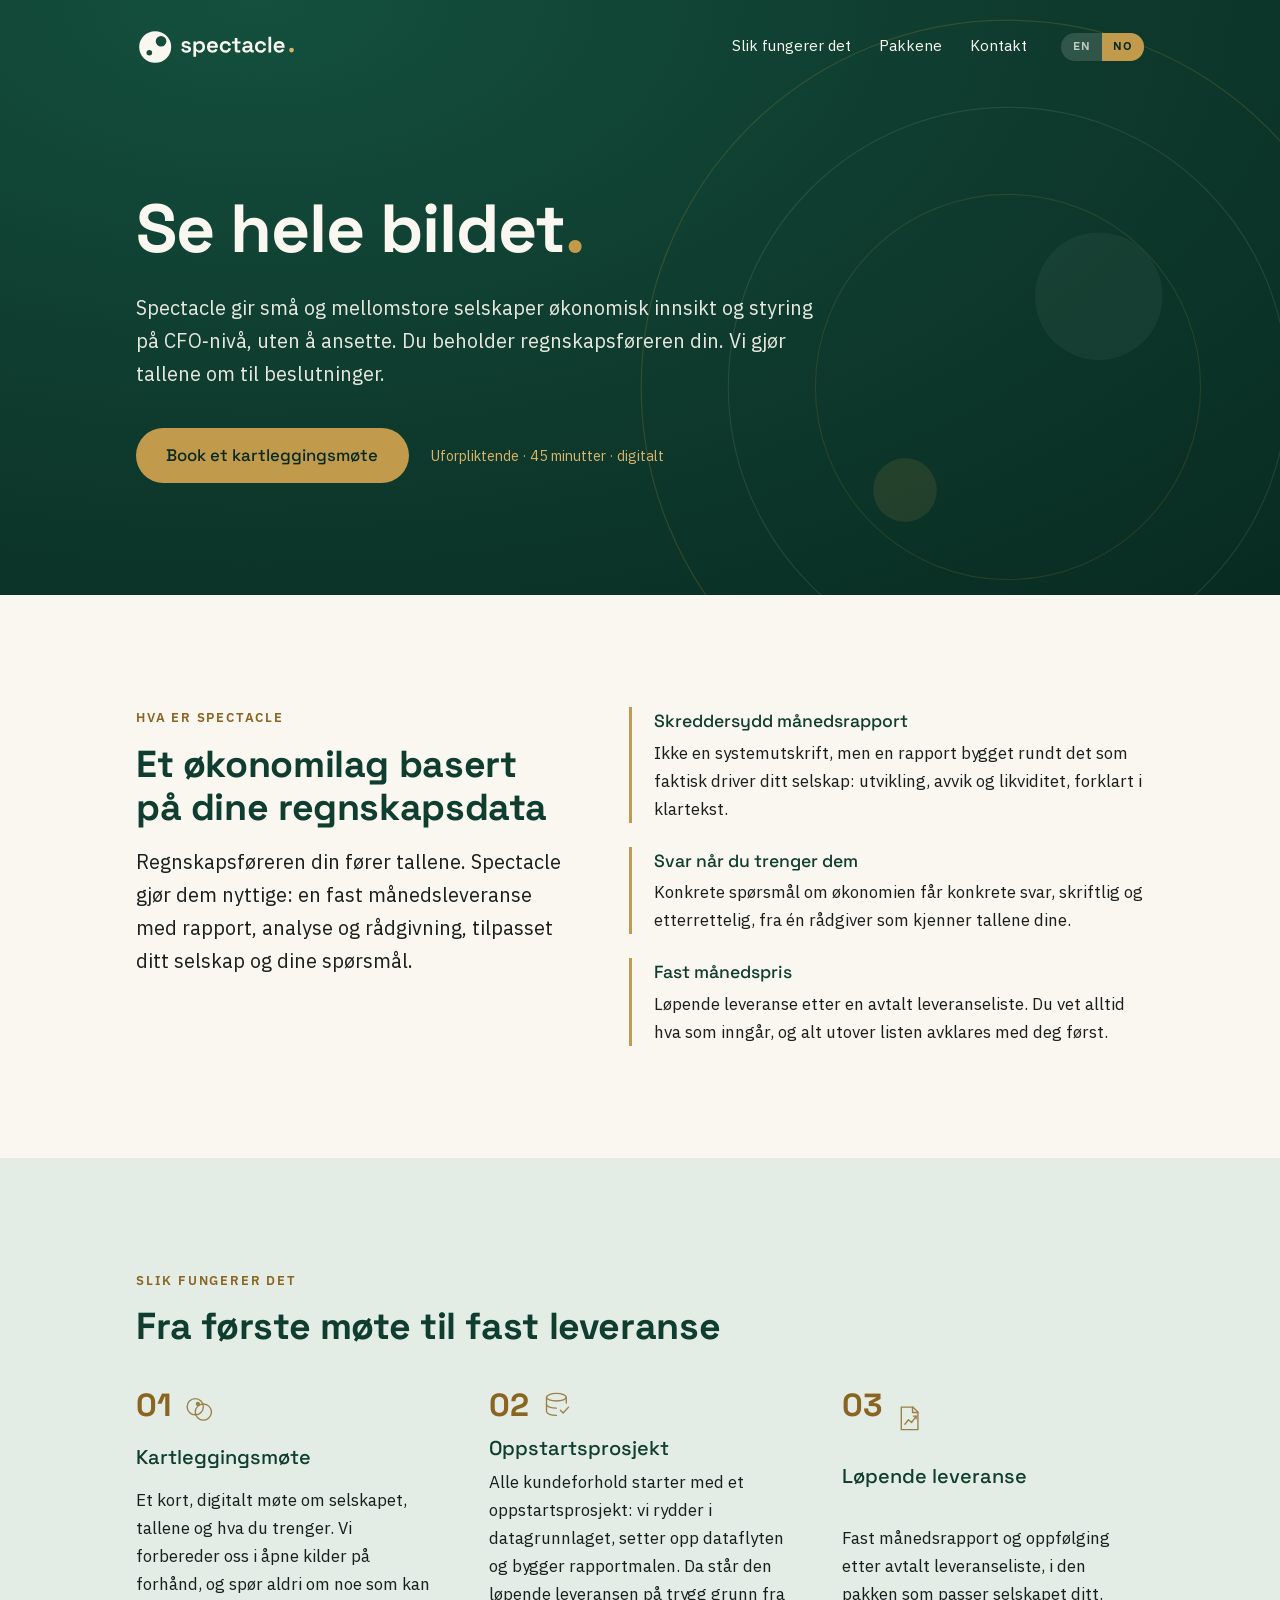
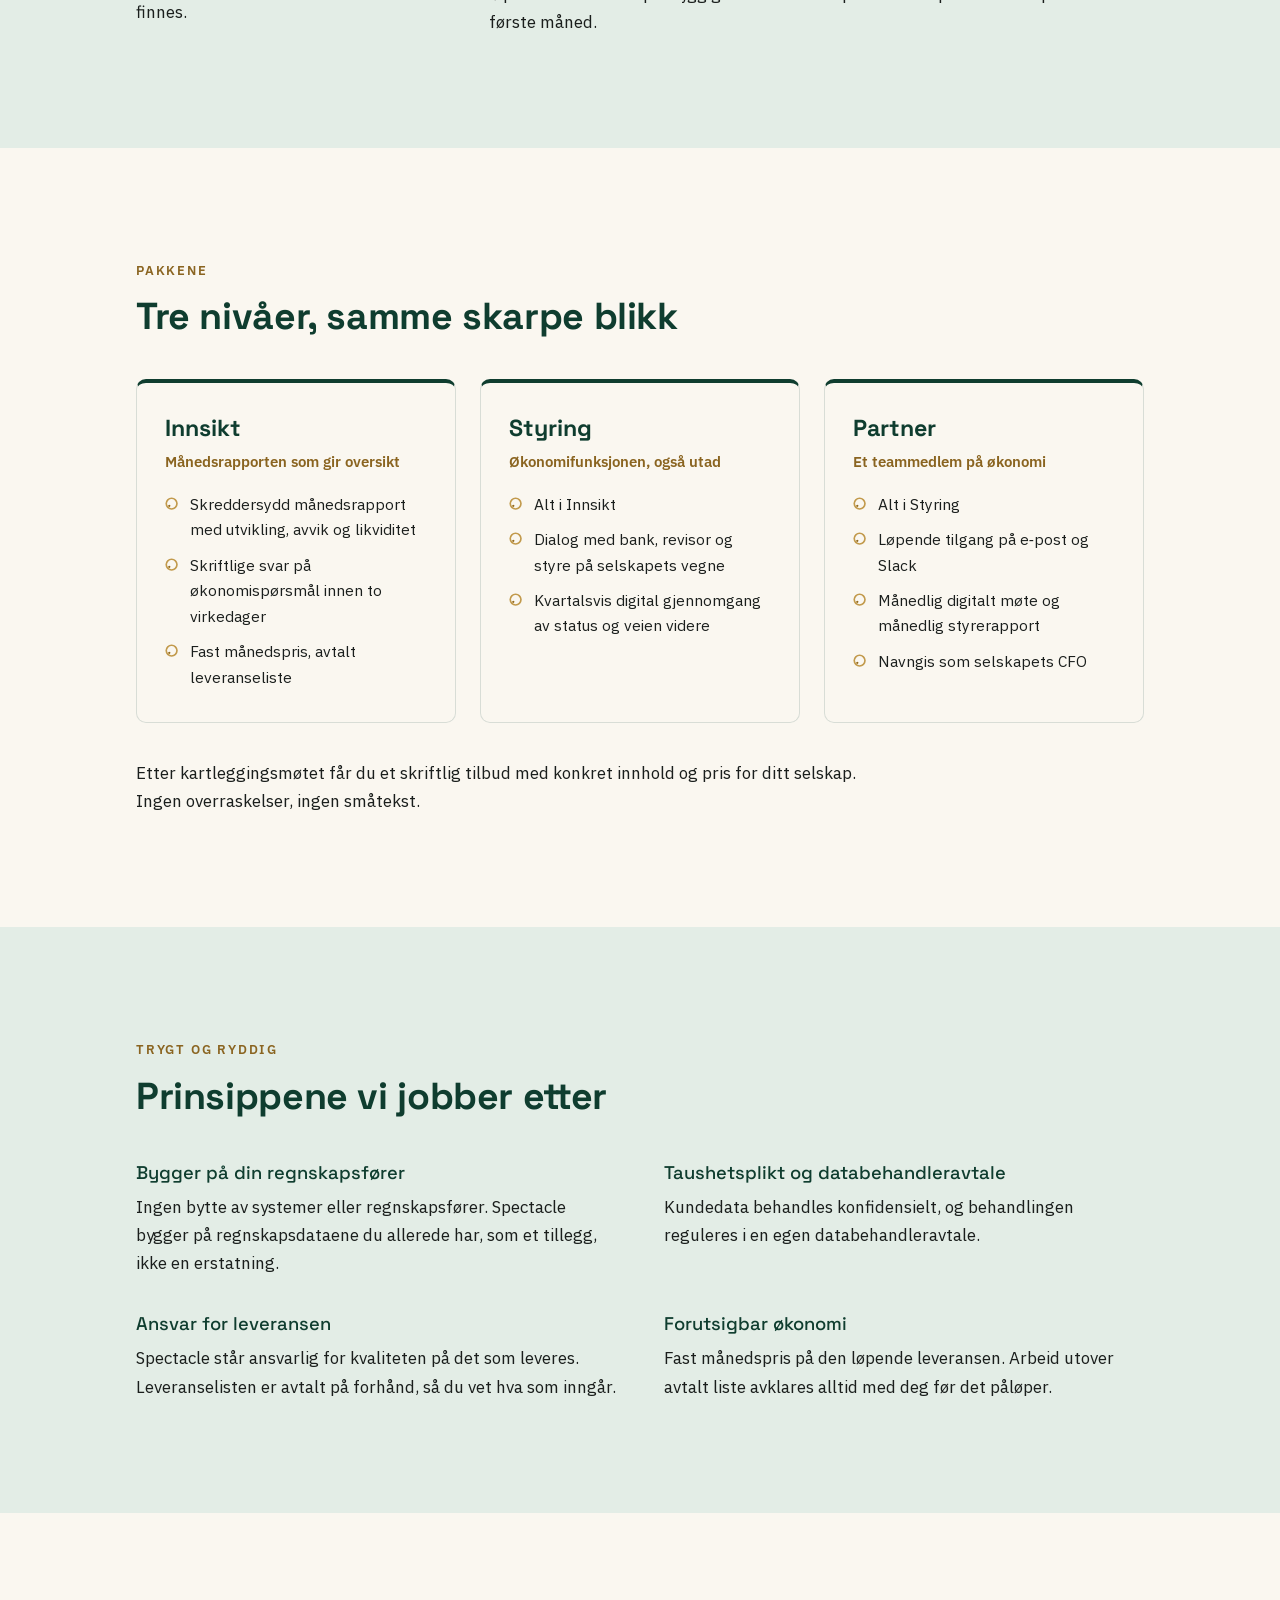
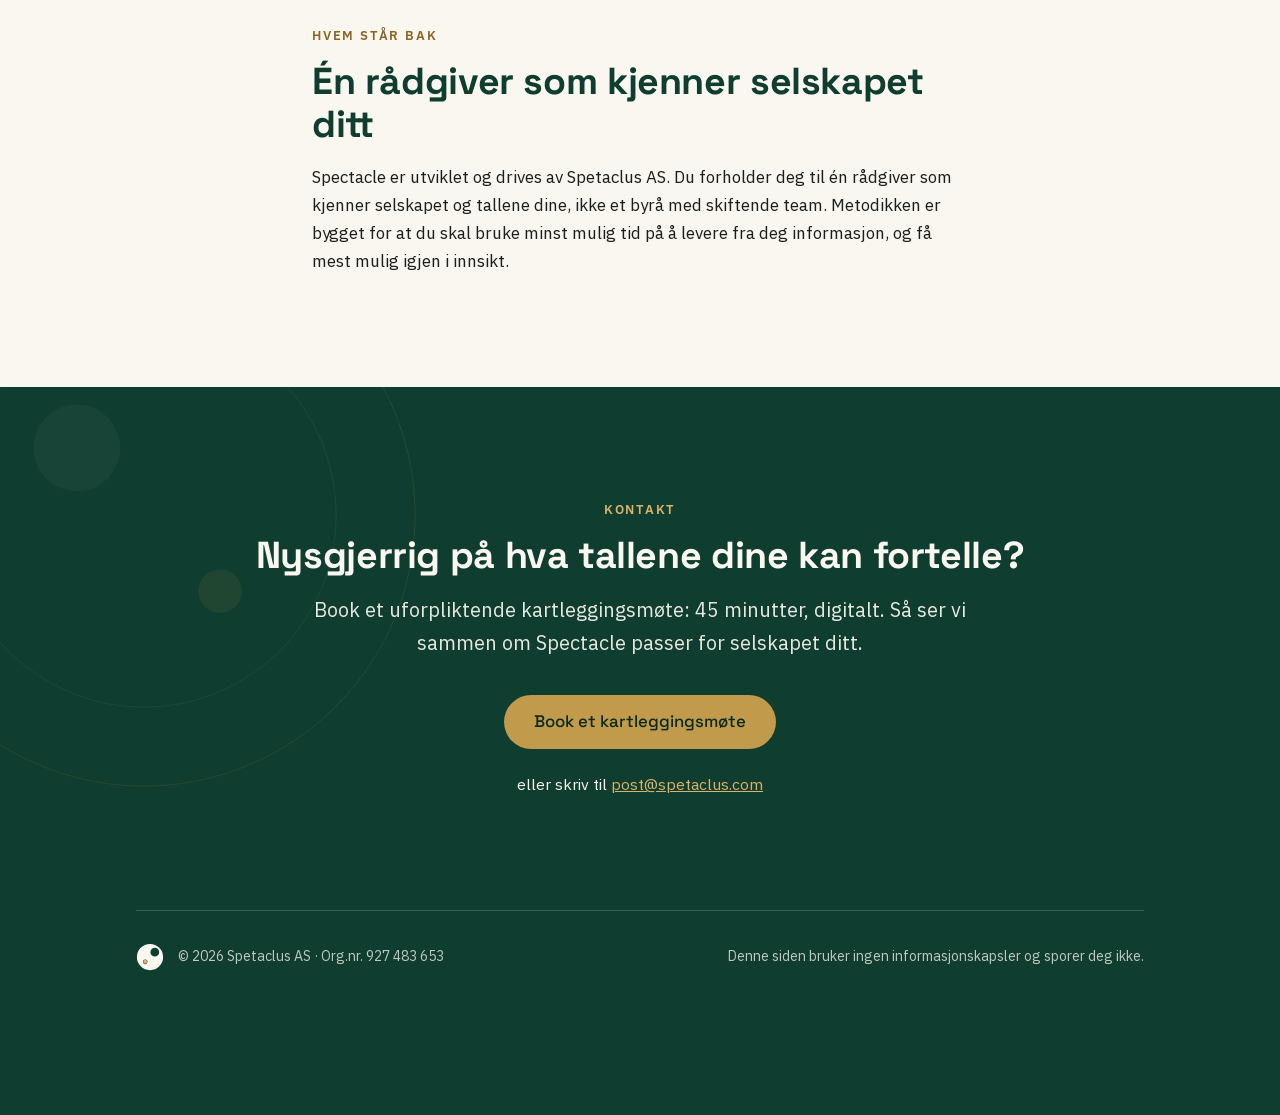
==== commit 6bc8316b: "Fjern rapportgrafikk; stegikon på linje med tallet i stedet for stablet Co-Authored-By: Claude Fable" ====
--- a/no/index.html
+++ b/no/index.html
@@ -64,49 +64,6 @@
         <p class="merkelapp">Hva er Spectacle</p>
         <h2>Et økonomilag basert på dine regnskapsdata</h2>
         <p class="ingress">Regnskapsføreren din fører tallene. Spectacle gjør dem nyttige: en fast månedsleveranse med rapport, analyse og rådgivning, tilpasset ditt selskap og dine spørsmål.</p>
-        <svg class="rapport" viewBox="0 0 420 300" role="img" aria-label="Illustrasjon av en månedsrapport fra Spectacle">
-          <rect x="0" y="0" width="420" height="300" rx="12" fill="#FAF7F0"/>
-          <path d="M0 12A12 12 0 0 1 12 0h396a12 12 0 0 1 12 12v34H0z" fill="#0F3D2F"/>
-          <circle cx="30" cy="23" r="9" fill="#FAF7F0"/>
-          <circle cx="33" cy="20" r="3" fill="#0F3D2F"/>
-          <rect x="50" y="19" width="86" height="8" rx="4" fill="rgba(250,247,240,0.85)"/>
-          <rect x="352" y="19" width="44" height="8" rx="4" fill="#C29A4C"/>
-          <g fill="#E3EDE6">
-            <rect x="24" y="70" width="112" height="58" rx="8"/>
-            <rect x="154" y="70" width="112" height="58" rx="8"/>
-            <rect x="284" y="70" width="112" height="58" rx="8"/>
-          </g>
-          <g fill="#8A6420">
-            <rect x="36" y="82" width="42" height="5" rx="2.5"/>
-            <rect x="166" y="82" width="42" height="5" rx="2.5"/>
-            <rect x="296" y="82" width="42" height="5" rx="2.5"/>
-          </g>
-          <g fill="#0F3D2F">
-            <rect x="36" y="96" width="66" height="14" rx="4"/>
-            <rect x="166" y="96" width="54" height="14" rx="4"/>
-            <rect x="296" y="96" width="60" height="14" rx="4"/>
-          </g>
-          <rect x="36" y="116" width="30" height="5" rx="2.5" fill="#2E6B52"/>
-          <rect x="166" y="116" width="30" height="5" rx="2.5" fill="#A63D2F"/>
-          <rect x="296" y="116" width="30" height="5" rx="2.5" fill="#2E6B52"/>
-          <g fill="#0F3D2F" opacity="0.82">
-            <rect x="30" y="214" width="26" height="34" rx="3"/>
-            <rect x="72" y="198" width="26" height="50" rx="3"/>
-            <rect x="114" y="206" width="26" height="42" rx="3"/>
-            <rect x="156" y="180" width="26" height="68" rx="3"/>
-            <rect x="198" y="190" width="26" height="58" rx="3"/>
-          </g>
-          <g fill="#C29A4C">
-            <rect x="240" y="196" width="26" height="52" rx="3"/>
-            <rect x="282" y="172" width="26" height="76" rx="3"/>
-            <rect x="324" y="158" width="26" height="90" rx="3"/>
-            <rect x="366" y="146" width="26" height="102" rx="3"/>
-          </g>
-          <path d="M43 206 L85 190 L127 198 L169 172 L211 182 L253 188 L295 164 L337 150 L379 138"
-                fill="none" stroke="#0F3D2F" stroke-width="2" stroke-linecap="round" stroke-linejoin="round" opacity="0.55"/>
-          <line x1="24" y1="264" x2="396" y2="264" stroke="#D8DDD6" stroke-width="1"/>
-          <rect x="24" y="276" width="150" height="6" rx="3" fill="#D8DDD6"/>
-        </svg>
       </div>
       <ul class="verdier">
         <li>
--- a/assets/css/style.css
+++ b/assets/css/style.css
@@ -309,23 +309,6 @@
   }
 }
 
-/* ---------- Rapportgrafikk ---------- */
-.rapport {
-  display: block;
-  width: 100%;
-  max-width: 26rem;
-  height: auto;
-  margin-top: 2.25rem;
-  filter: drop-shadow(0 14px 34px rgba(8, 42, 32, 0.14));
-}
-
-@media (max-width: 52rem) {
-  .rapport {
-    max-width: 22rem;
-    margin-inline: auto;
-  }
-}
-
 /* ---------- Verdipunkter ---------- */
 .verdier {
   list-style: none;
@@ -362,27 +345,44 @@
   }
 }
 
+/* Tallet og ikonet deler første rad; tittel og tekst spenner over begge kolonner */
 .steg li {
   counter-increment: steg;
+  display: grid;
+  grid-template-columns: auto 1fr;
+  align-items: start;
+  column-gap: 0.8rem;
 }
 
 .steg li::before {
   content: "0" counter(steg);
-  display: block;
+  grid-column: 1;
+  grid-row: 1;
   font-family: var(--font-tittel);
   font-weight: 700;
   font-size: 2rem;
   color: var(--messing-mork);
   line-height: 1;
-  margin-bottom: 0.5rem;
 }
 
 .steg__ikon {
-  display: block;
-  width: 2.1rem;
-  height: 2.1rem;
-  margin-bottom: 0.9rem;
+  grid-column: 2;
+  grid-row: 1;
+  justify-self: start;
+  align-self: center;
+  width: 1.8rem;
+  height: 1.8rem;
   color: var(--messing-mork);
+  opacity: 0.8;
+}
+
+.steg li h3,
+.steg li p {
+  grid-column: 1 / -1;
+}
+
+.steg li h3 {
+  margin-top: 1rem;
 }
 
 /* ---------- Pakker ---------- */
